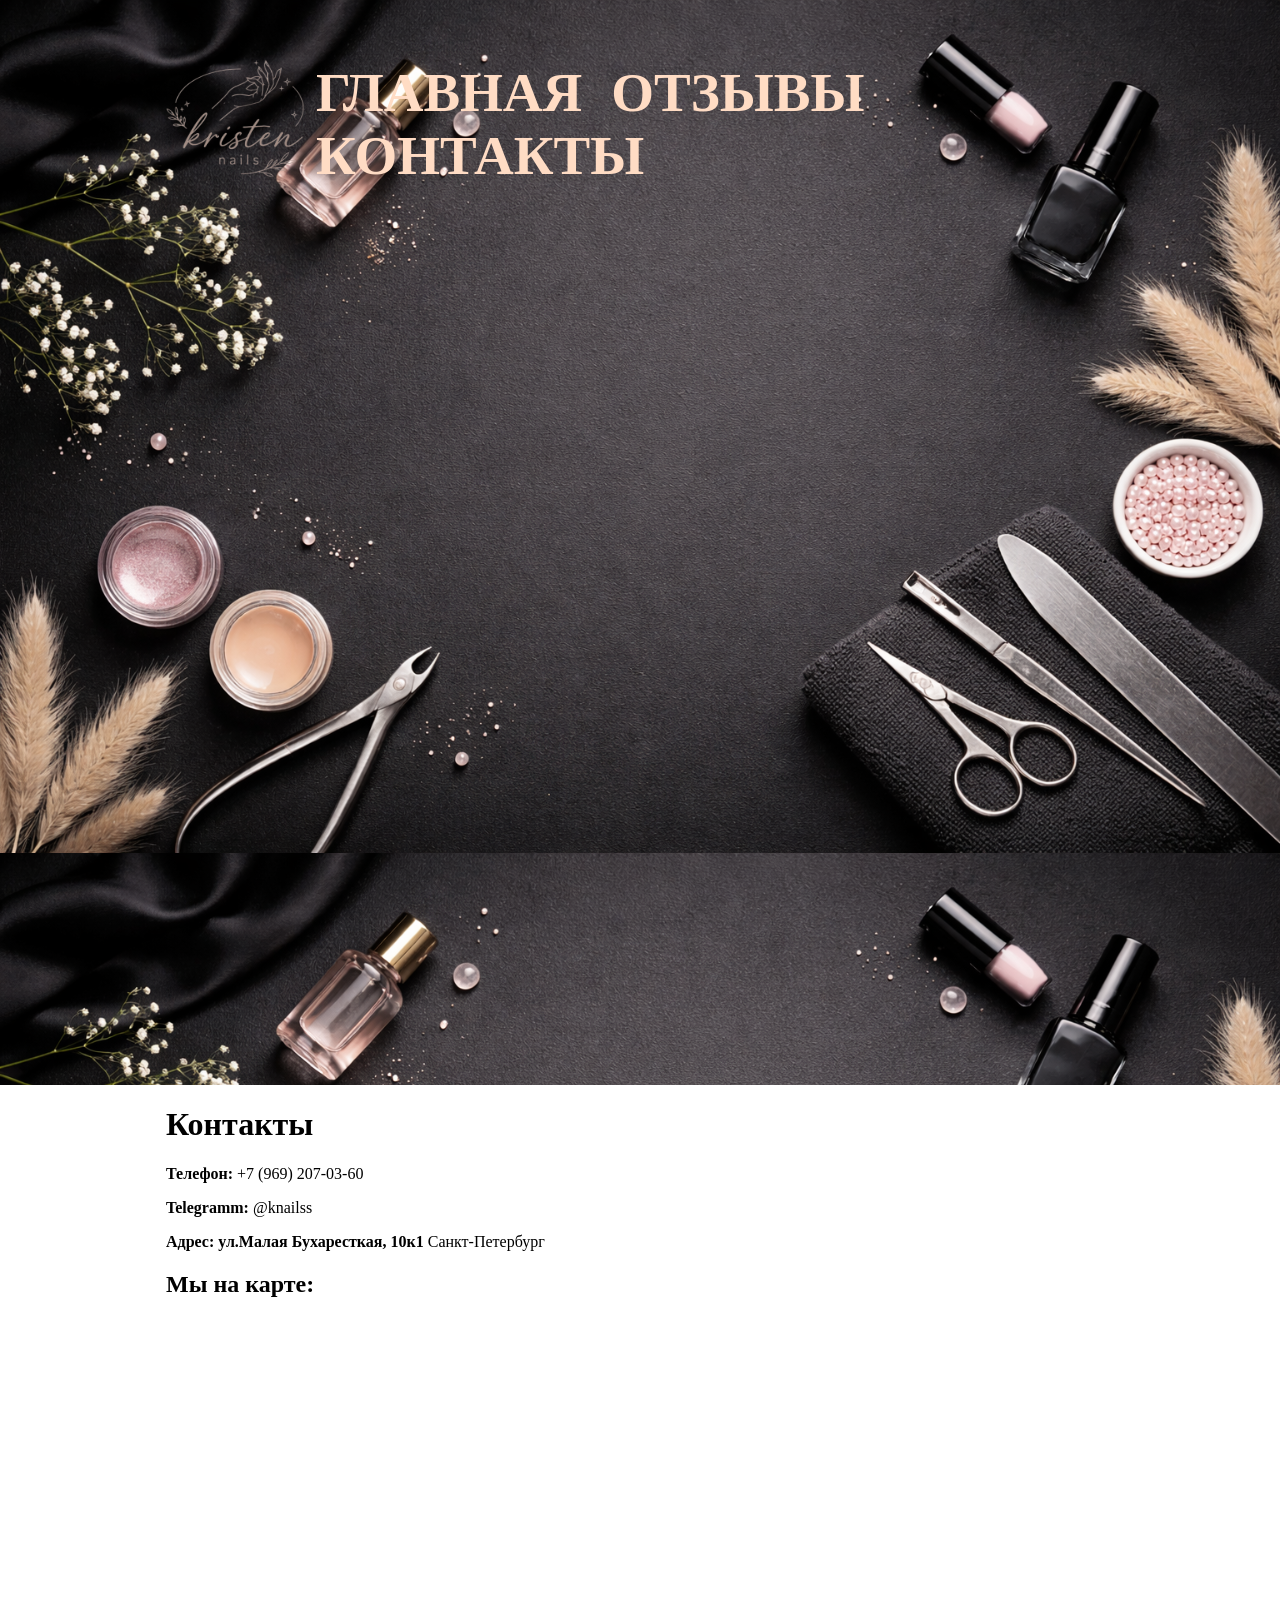
==== contacts.html @ a3893c4a "Add files via upload" ====
<!DOCTYPE html>
<html lang="ru">
<head>
  <meta charset="UTF-8">
  <title>Контакты</title>
  <link rel="stylesheet" href="style.css">
</head>
<body>

<div class="header">
  <div class="container">
    <div class="header-line">

      <div class="header-logo">
        <img src="logo2.png" width="150">
      </div>

      <div class="nav">
        <a class="nav-item" href="index.html">ГЛАВНАЯ</a>
        <a class="nav-item" href="reviews.html">ОТЗЫВЫ</a>
        <a class="nav-item" href="contacts.html">КОНТАКТЫ</a>
      </div>

    </div>
  </div>
</div>

<div class="contacts">
  <div class="container">
    <h1>Контакты</h1>

    <p><strong>Телефон:</strong> +7 (969) 207-03-60</p>
    <p><strong>Telegramm:</strong> @knailss</p>
    <p><strong>Адрес: ул.Малая Бухаресткая, 10к1</strong> Санкт-Петербург</p>

    <h2>Мы на карте:</h2>

    <iframe 
      src="https://yandex.ru/maps/org/tatu_salon/143845854017?si=gfck5w46y6rhjmjpjxgn93wadm" 
      width="100%" 
      height="400" 
      frameborder="0"
      title="Карта с местоположением">
    </iframe>

  </div>
</div>

</body>
</html>
---- style.css ----
.open-sans {
  font-family: "Open Sans", sans-serif;
  
  font-weight: 700;
  font-style: normal;
  font-variation-settings:
    "wdth" 100;
}
body {
    margin: 0
}
.container {
    margin: 8px 166px
}
.header {
    background:url(bg.png)
    
}
.header {
    height: 115vh
        
}
.header {
    background-size: contain;
    
    display: block
}
.header{
    padding-top: 50px
        
}
.header-line{
    display: flex
}
.header-line{
    align-items: center;
}
.nav-item:hover {
    color: rgb(255, 255, 255);
}
.nav-item{
    color:rgb(255, 220, 196);
    justify-content: space-around;
    transition: color 0.4s linear;
}
.nav-item{
    text-decoration: none;
    font-weight: 700;
    font-size: 55px;
    margin-right: 25px
}
.nav-item{
    color:rgb(255, 220, 196);
    text-decoration: none;
}
.nav-item{
    text-decoration: none;
    font-weight: 700;
   
    margin-right: 25px
}
.avv{
    border-left: 5px solid rgb(255, 220, 196);
    padding-left: 10px;
    height: 100px;
        text-decoration: none;
}
.avv-vva{
    display: flex;
    align-items: center;
    text-decoration: none;
}
.header-title{
    color: rgb(255, 220, 196);
        font-size: 50px;
    text-align: center;
    position: absolute;  
    margin-top: 555px;
    text-decoration: none;
    transition: color 0.4s linear;
}
.header-down{
    position: relative;
}
.header-title:hover{
    color: rgb(255, 255, 255);
}
.pr-title{
    color: #000000;
        font-size: 85px;
    text-align: center;
    padding-top: 132px;
    margin-bottom: 139px
}

.nails-text{
    font-family: "Open Sans", sans-serif;
    font-size: 60px;
    font-weight: 700;
    display: flex;
    justify-content: space-around;
    align-items: center;
margin-left: 1000px
    
    
}

.prr-img{
    position: absolute;
}
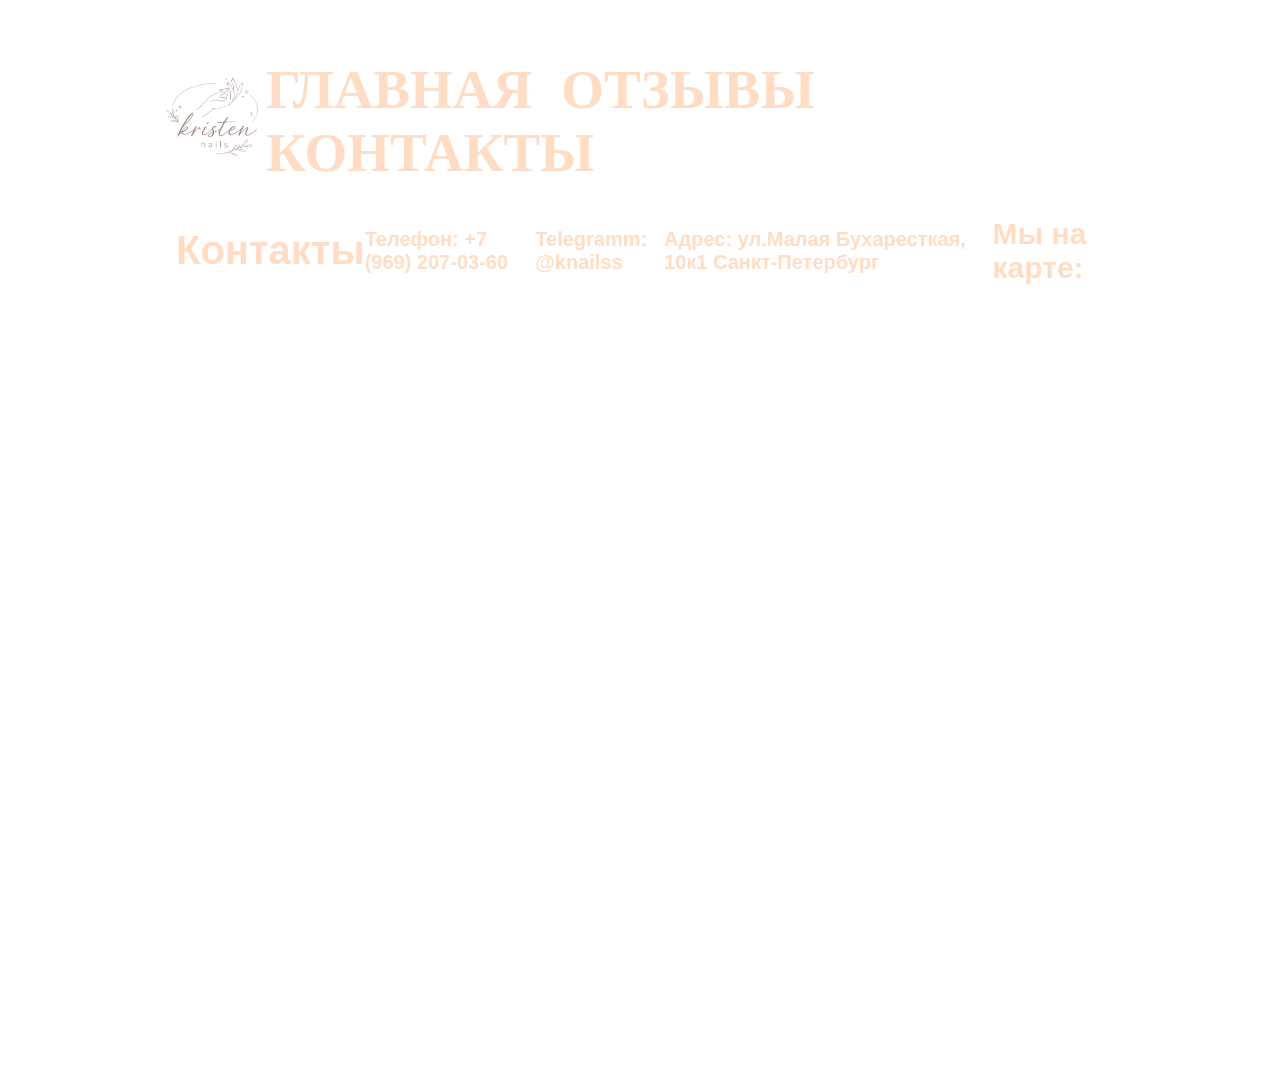
==== commit aca96d12: "Update contacts.html" ====
--- a/contacts.html
+++ b/contacts.html
@@ -12,21 +12,25 @@
     <div class="header-line">
 
       <div class="header-logo">
-        <img src="logo2.png" width="150">
+        <img src="logo2.png" width="100">
       </div>
+      <div class='header-logo'>
+                   
+            </div>
+      
 
       <div class="nav">
         <a class="nav-item" href="index.html">ГЛАВНАЯ</a>
         <a class="nav-item" href="reviews.html">ОТЗЫВЫ</a>
         <a class="nav-item" href="contacts.html">КОНТАКТЫ</a>
       </div>
+      
 
     </div>
   </div>
-</div>
-
-<div class="contacts">
-  <div class="container">
+  <div class="header-down">
+    <div class="container">
+      <div class="header-down-text">
     <h1>Контакты</h1>
 
     <p><strong>Телефон:</strong> +7 (969) 207-03-60</p>
@@ -34,17 +38,18 @@
     <p><strong>Адрес: ул.Малая Бухаресткая, 10к1</strong> Санкт-Петербург</p>
 
     <h2>Мы на карте:</h2>
+      </div>
 
-    <iframe 
-      src="https://yandex.ru/maps/org/tatu_salon/143845854017?si=gfck5w46y6rhjmjpjxgn93wadm" 
-      width="100%" 
-      height="400" 
-      frameborder="0"
-      title="Карта с местоположением">
-    </iframe>
+    <iframe
+  src="https://yandex.ru/map-widget/v1/?ll=30.4016%2C59.8616&z=17&text=Малая%20Бухарестская%2010к1"
+  width="100%"
+  height="400"
+  frameborder="0"
+  title="Карта с местоположением">
+</iframe>
 
   </div>
+  </div>
 </div>
-
 </body>
-</html>+</html>
--- a/style.css
+++ b/style.css
@@ -1,4 +1,3 @@
-
 .open-sans {
   font-family: "Open Sans", sans-serif;
   
@@ -14,7 +13,7 @@
     margin: 8px 166px
 }
 .header {
-    background:url(bg.png)
+    background:url(bd1.png)
     
 }
 .header {
@@ -108,4 +107,39 @@
 
 .prr-img{
     position: absolute;
-}+}
+.prof-text{
+    font-family: "Open Sans", sans-serif;
+    font-size: 40px;
+    font-weight: 700;
+    display: flex;
+    justify-content: space-around;
+    align-items: center;
+margin-left: 100px;
+    color: rgb(255, 220, 196)
+    
+    
+}
+.header-down-text{
+    font-family: "Open Sans", sans-serif;
+    font-size: 20px;
+    font-weight: 700;
+    display: flex;
+    justify-content: space-around;
+    align-items: center;
+margin-left: 10px;
+    color: rgb(255, 220, 196)
+}
+.na{
+    font-family: "Open Sans", sans-serif;
+    font-size: 20px;
+    font-weight: 700;
+    display: flex;
+    justify-content: space-around;
+    align-items: center;
+margin-left: 10px;
+    color: rgb(255, 220, 196)
+}
+.header-l:hover{
+    color: rgb(255, 255, 255)
+}
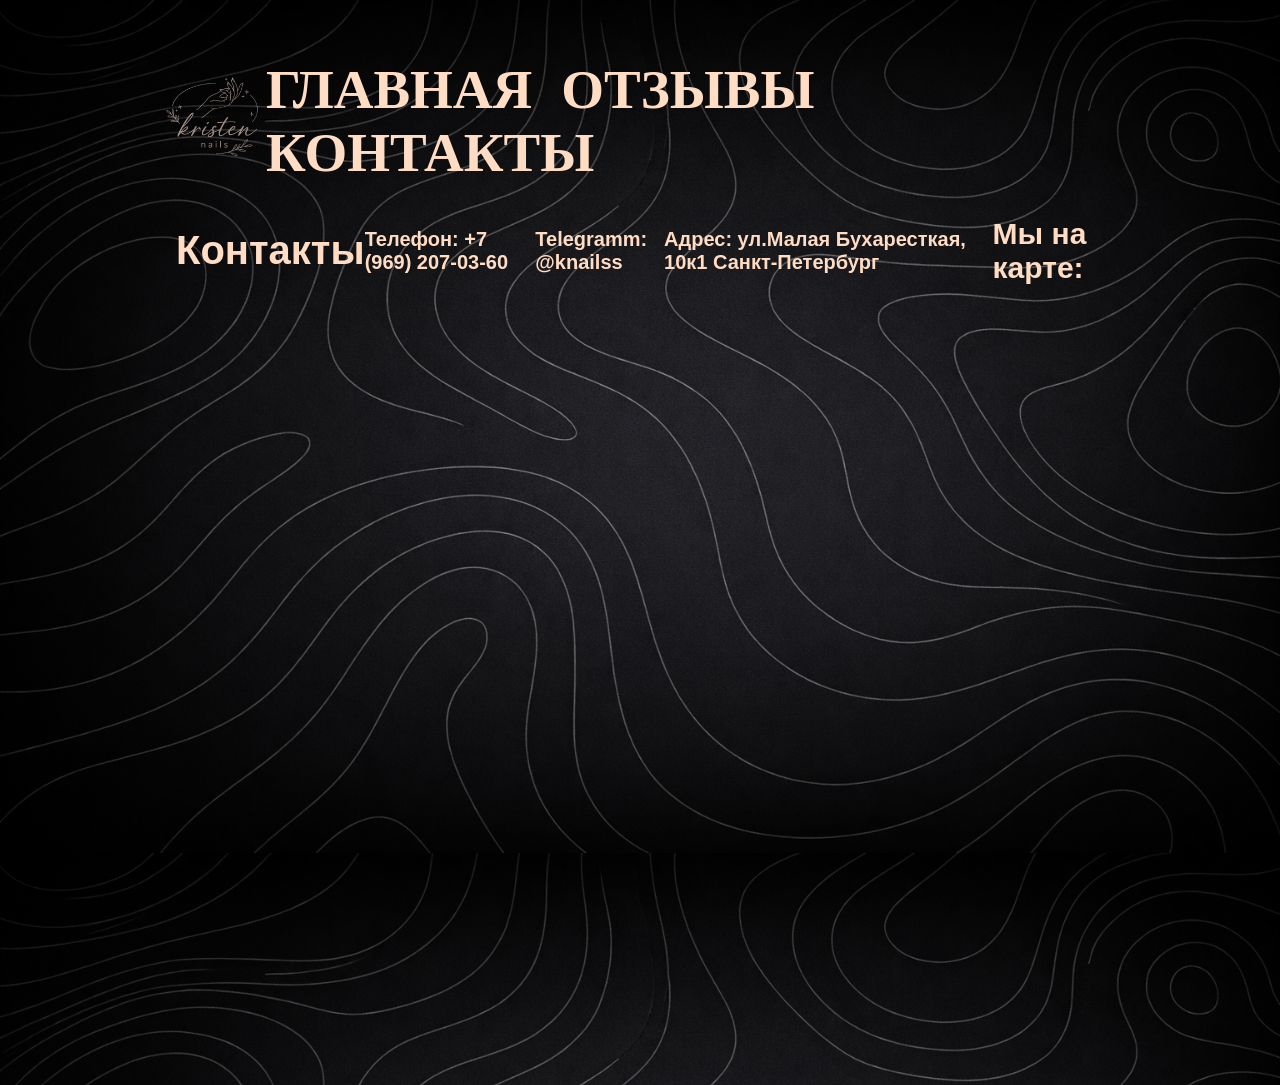
==== commit 438ee570: "Add files via upload" ====
--- a/contacts.html
+++ b/contacts.html
@@ -52,4 +52,4 @@
   </div>
 </div>
 </body>
-</html>
+</html>
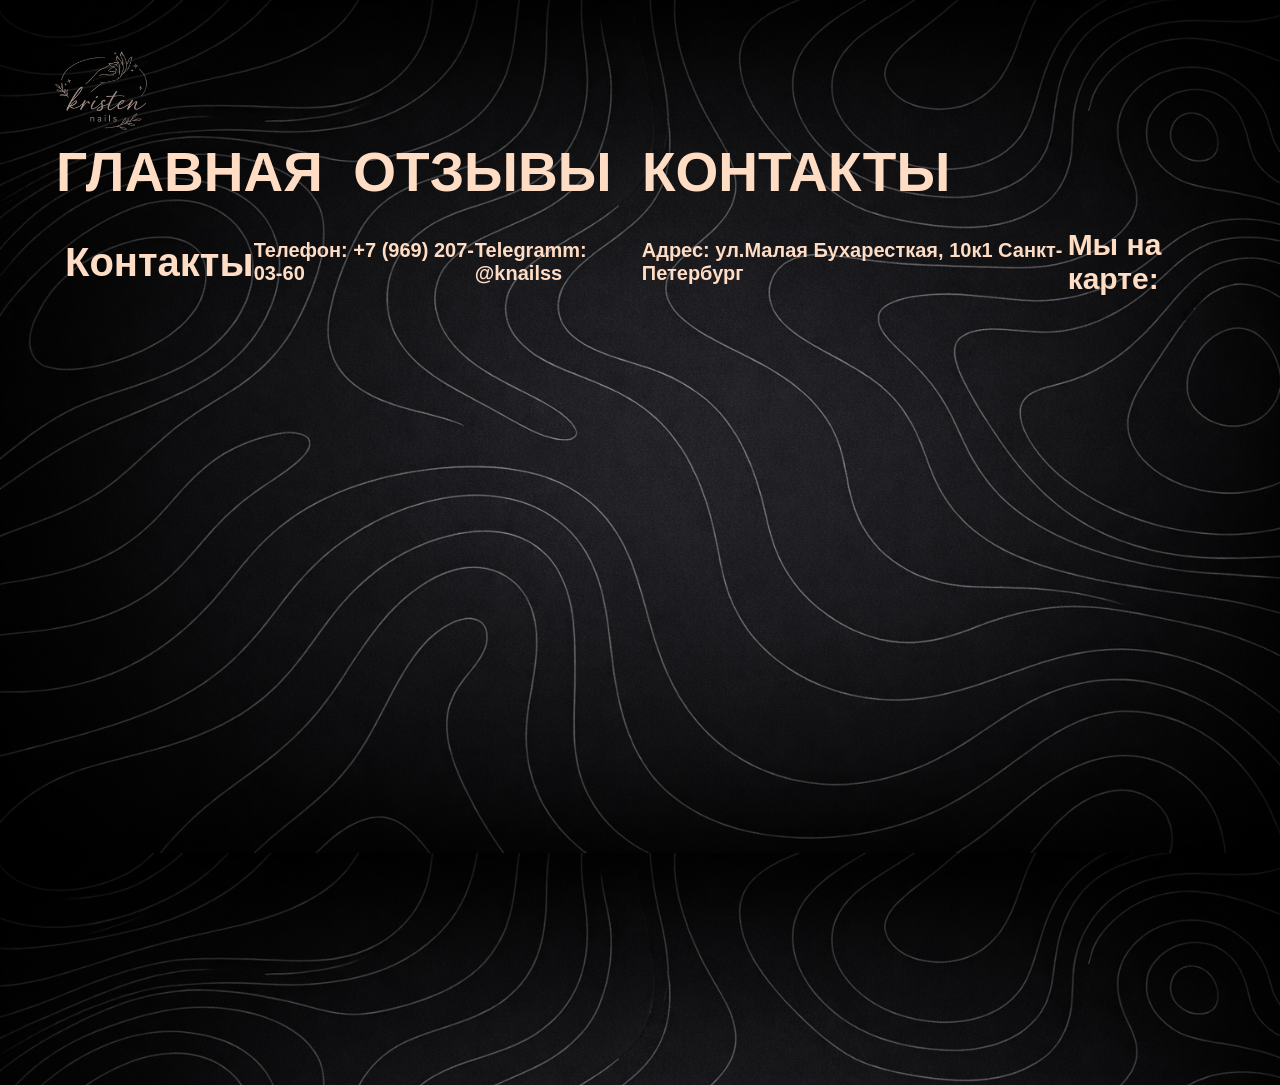
==== commit d9680713: "Update contacts.html" ====
--- a/contacts.html
+++ b/contacts.html
@@ -9,7 +9,7 @@
 
 <div class="header">
   <div class="container">
-    <div class="header-line">
+    <div class="header-lin">
 
       <div class="header-logo">
         <img src="logo2.png" width="100">
@@ -52,4 +52,4 @@
   </div>
 </div>
 </body>
-</html>+</html>
--- a/style.css
+++ b/style.css
@@ -1,3 +1,8 @@
+html, body {
+  margin: 0;
+  padding: 0;
+  overflow-x: hidden;
+}
 .open-sans {
   font-family: "Open Sans", sans-serif;
   
@@ -6,14 +11,27 @@
   font-variation-settings:
     "wdth" 100;
 }
+.header-line{
+    margin-left: -500px
+}
+.nav-item{
+    margin-left: 1px;
+    margin-right: 500px;
+}
 body {
     margin: 0
 }
 .container {
-    margin: 8px 166px
+  max-width: 1200px;
+  margin: 0 auto;
+  padding: 0 15px;
+  box-sizing: border-box;
 }
 .header {
-    background:url(bd1.png)
+    background:url(bd1.png);
+}
+.avv{
+    margin-left: 700px;
     
 }
 .header {
@@ -26,10 +44,12 @@
     display: block
 }
 .header{
+    font-family: "Open Sans", sans-serif;
     padding-top: 50px
         
 }
 .header-line{
+    font-family: "Open Sans", sans-serif;
     display: flex
 }
 .header-line{
@@ -39,38 +59,45 @@
     color: rgb(255, 255, 255);
 }
 .nav-item{
+    font-family: "Open Sans", sans-serif;
     color:rgb(255, 220, 196);
     justify-content: space-around;
     transition: color 0.4s linear;
 }
 .nav-item{
+    font-family: "Open Sans", sans-serif;
     text-decoration: none;
     font-weight: 700;
     font-size: 55px;
     margin-right: 25px
 }
 .nav-item{
+    font-family: "Open Sans", sans-serif;
     color:rgb(255, 220, 196);
     text-decoration: none;
 }
 .nav-item{
+    font-family: "Open Sans", sans-serif;
     text-decoration: none;
     font-weight: 700;
    
     margin-right: 25px
 }
 .avv{
+    font-family: "Open Sans", sans-serif;
     border-left: 5px solid rgb(255, 220, 196);
     padding-left: 10px;
-    height: 100px;
+    height: 250px;
         text-decoration: none;
 }
 .avv-vva{
+    font-family: "Open Sans", sans-serif;
     display: flex;
     align-items: center;
     text-decoration: none;
 }
 .header-title{
+    font-family: "Open Sans", sans-serif;
     color: rgb(255, 220, 196);
         font-size: 50px;
     text-align: center;
@@ -80,6 +107,7 @@
     transition: color 0.4s linear;
 }
 .header-down{
+    font-family: "Open Sans", sans-serif;
     position: relative;
 }
 .header-title:hover{
@@ -104,7 +132,10 @@
     
     
 }
-
+.fo{
+    margin-top: -250px;
+    margin-left: 270px
+}
 .prr-img{
     position: absolute;
 }
@@ -143,3 +174,67 @@
 .header-l:hover{
     color: rgb(255, 255, 255)
 }
+@media (max-width: 1100px){
+    .prr-img {
+        display: none;
+        margin-left: 1px;
+    }
+    .nails-text {
+        margin-left: 1px;
+    }
+    .kn{
+        margin-top: 500px;
+        margin-left: -350px;
+    }
+    .avv{
+        margin-top: 1000px;
+        margin-left: -755px;
+    }
+    .header-line{
+        margin-top: -450px;
+        margin-left: 25px;
+    }
+}
+@media (max-width: 768px) {
+
+  .burger {
+    display: block;
+  }
+
+  .nav {
+    position: fixed;
+    top: 0;
+    right: 0;
+    width: 70%;
+    height: 100%;
+    background: rgba(10,10,10,0.95);
+    backdrop-filter: blur(15px);
+
+    flex-direction: column;
+    padding-top: 100px;
+
+    transform: translateX(100%);
+    opacity: 0;
+  }
+
+  .nav.active {
+    transform: translateX(0);
+    opacity: 1;
+  }
+
+  .nav-item {
+    padding: 20px;
+    font-size: 18px;
+    display: block;
+  }
+
+  body.menu-open {
+    overflow: hidden;
+  }
+
+}
+body {
+  background-size: cover;
+  background-position: center;
+  background-repeat: no-repeat;
+}
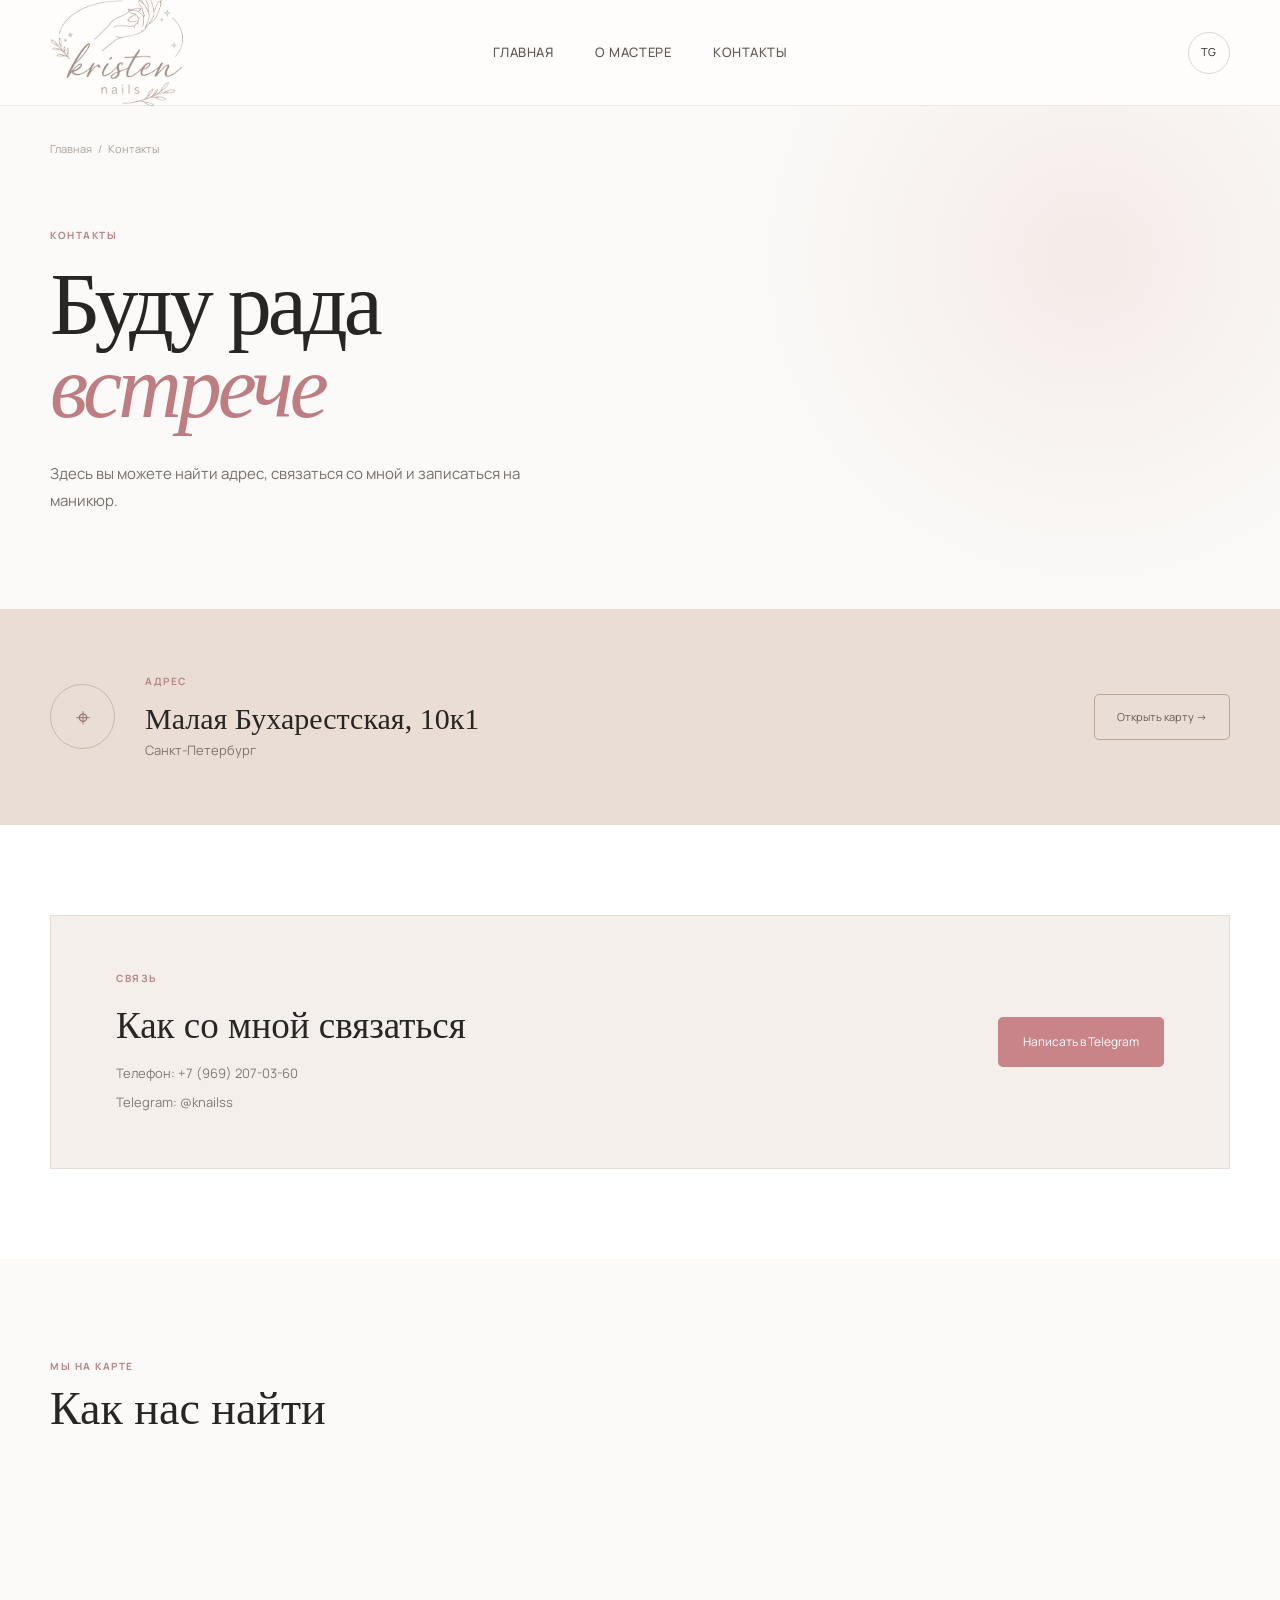
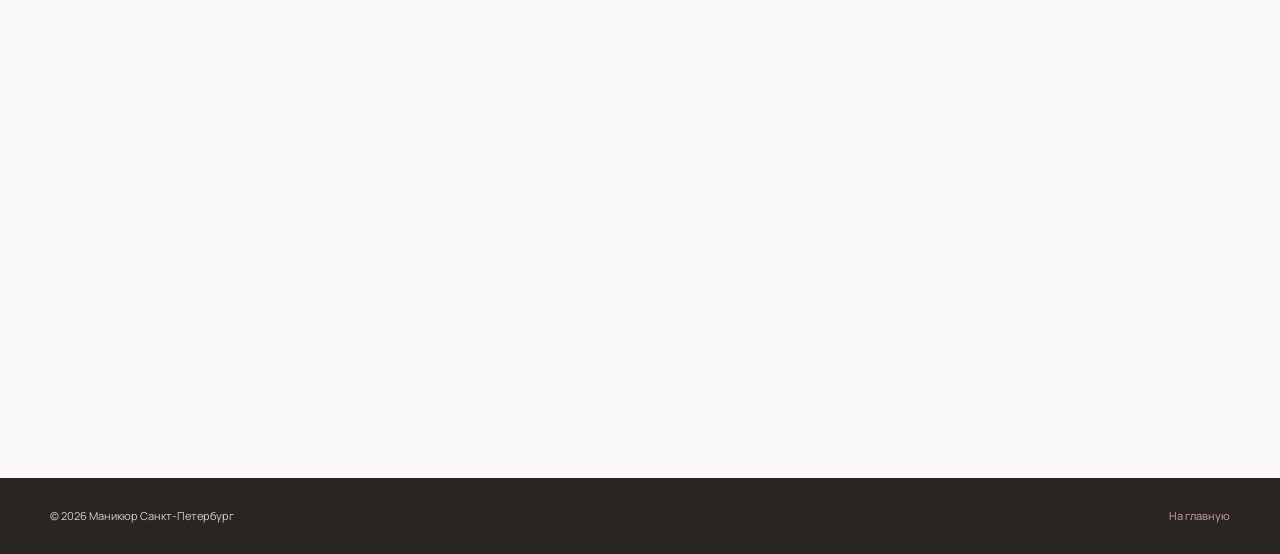
==== commit 70932256: "Update contacts.html" ====
--- a/contacts.html
+++ b/contacts.html
@@ -1,55 +1,275 @@
 <!DOCTYPE html>
 <html lang="ru">
+
 <head>
-  <meta charset="UTF-8">
-  <title>Контакты</title>
-  <link rel="stylesheet" href="style.css">
+
+    <meta charset="UTF-8">
+    <meta name="viewport" content="width=device-width, initial-scale=1.0">
+
+    <title>Контакты — Маникюр Санкт-Петербург</title>
+
+    <link rel="stylesheet" href="style.css">
+
+    <link rel="preconnect" href="https://fonts.googleapis.com">
+    <link rel="preconnect" href="https://fonts.gstatic.com" crossorigin>
+
+    <link href="https://fonts.googleapis.com/css2?family=Manrope:wght@300;400;500;600;700&display=swap"
+        rel="stylesheet">
+
 </head>
+
 <body>
 
-<div class="header">
-  <div class="container">
-    <div class="header-lin">
-
-      <div class="header-logo">
-        <img src="logo2.png" width="100">
-      </div>
-      <div class='header-logo'>
-                   
-            </div>
-      
-
-      <div class="nav">
-        <a class="nav-item" href="index.html">ГЛАВНАЯ</a>
-        <a class="nav-item" href="reviews.html">ОТЗЫВЫ</a>
-        <a class="nav-item" href="contacts.html">КОНТАКТЫ</a>
-      </div>
-      
+
+<header class="header">
+
+    <div class="container">
+
+        <div class="header-main">
+
+            <a href="index.html" class="logo">
+                <img src="logo2.png" alt="Логотип">
+            </a>
+
+
+            <nav class="nav">
+
+                <a href="index.html">
+                    Главная
+                </a>
+
+                <a href="prof.html">
+                    О мастере
+                </a>
+
+                <a href="contacts.html">
+                    Контакты
+                </a>
+
+            </nav>
+
+
+            <div class="socials">
+
+                <a href="https://t.me/knailss" target="_blank">
+                    TG
+                </a>
+
+            </div>
+
+
+            <button class="burger" id="burger">
+                <span></span>
+                <span></span>
+            </button>
+
+        </div>
+
+
+        <nav class="mobile-nav" id="mobileNav">
+
+            <a href="index.html">
+                Главная
+            </a>
+
+            <a href="prof.html">
+                О мастере
+            </a>
+
+            <a href="contacts.html">
+                Контакты
+            </a>
+
+            <a href="https://t.me/knailss" target="_blank">
+                Записаться
+            </a>
+
+        </nav>
 
     </div>
-  </div>
-  <div class="header-down">
+
+</header>
+
+
+<main>
+
+
+    <section class="intro">
+
+        <div class="container">
+
+            <div class="breadcrumbs">
+                Главная&nbsp;&nbsp; / &nbsp;&nbsp;Контакты
+            </div>
+
+
+            <div class="intro-copy">
+
+                <span class="eyebrow">
+                    КОНТАКТЫ
+                </span>
+
+                <h1>
+                    Буду рада<br>
+                    <em>встрече</em>
+                </h1>
+
+                <p>
+                    Здесь вы можете найти адрес,
+                    связаться со мной и записаться
+                    на маникюр.
+                </p>
+
+            </div>
+
+        </div>
+
+    </section>
+
+
+    <section class="address-banner">
+
+        <div class="container">
+
+            <div class="address-inner">
+
+                <div class="address-symbol">
+                    ⌖
+                </div>
+
+                <div>
+
+                    <span class="section-label">
+                        АДРЕС
+                    </span>
+
+                    <h2>
+                        Малая Бухарестская, 10к1
+                    </h2>
+
+                    <p>
+                        Санкт-Петербург
+                    </p>
+
+                </div>
+
+                <a
+                    href="https://yandex.ru/maps/?ll=30.4016%2C59.8616&z=17&text=Малая%20Бухарестская%2010к1"
+                    target="_blank"
+                >
+                    Открыть карту →
+                </a>
+
+            </div>
+
+        </div>
+
+    </section>
+
+
+    <section class="consultation">
+
+        <div class="container">
+
+            <div class="consultation-inner">
+
+                <div>
+
+                    <span class="section-label">
+                        СВЯЗЬ
+                    </span>
+
+                    <h2>
+                        Как со мной связаться
+                    </h2>
+
+                    <p>
+                        Телефон:
+                        +7 (969) 207-03-60
+                    </p>
+
+                    <p>
+                        Telegram:
+                        @knailss
+                    </p>
+
+                </div>
+
+
+                <a
+                    href="https://t.me/knailss"
+                    target="_blank"
+                >
+                    Написать в Telegram
+                </a>
+
+            </div>
+
+        </div>
+
+    </section>
+
+
+    <section class="master">
+
+        <div class="container">
+
+            <span class="section-label">
+                МЫ НА КАРТЕ
+            </span>
+
+
+            <h2 style="font-family: Georgia, serif; font-size: 46px; font-weight: 400; margin-bottom: 35px;">
+                Как нас найти
+            </h2>
+
+
+            <iframe
+                src="https://yandex.ru/map-widget/v1/?ll=30.4016%2C59.8616&z=17&text=Малая%20Бухарестская%2010к1"
+                width="100%"
+                height="500"
+                frameborder="0"
+                title="Местоположение на карте"
+                style="border:0; border-radius:12px;"
+            >
+            </iframe>
+
+        </div>
+
+    </section>
+
+
+</main>
+
+
+<footer class="footer">
+
     <div class="container">
-      <div class="header-down-text">
-    <h1>Контакты</h1>
-
-    <p><strong>Телефон:</strong> +7 (969) 207-03-60</p>
-    <p><strong>Telegramm:</strong> @knailss</p>
-    <p><strong>Адрес: ул.Малая Бухаресткая, 10к1</strong> Санкт-Петербург</p>
-
-    <h2>Мы на карте:</h2>
-      </div>
-
-    <iframe
-  src="https://yandex.ru/map-widget/v1/?ll=30.4016%2C59.8616&z=17&text=Малая%20Бухарестская%2010к1"
-  width="100%"
-  height="400"
-  frameborder="0"
-  title="Карта с местоположением">
-</iframe>
-
-  </div>
-  </div>
-</div>
+
+        <span>
+            © 2026 Маникюр Санкт-Петербург
+        </span>
+
+        <a href="index.html">
+            На главную
+        </a>
+
+    </div>
+
+</footer>
+
+
+<script>
+
+const burger = document.getElementById("burger");
+const mobileNav = document.getElementById("mobileNav");
+
+burger.addEventListener("click", function () {
+    mobileNav.classList.toggle("open");
+});
+
+</script>
+
+
 </body>
 </html>
--- a/style.css
+++ b/style.css
@@ -1,240 +1,1420 @@
-html, body {
-  margin: 0;
-  padding: 0;
-  overflow-x: hidden;
-}
-.open-sans {
-  font-family: "Open Sans", sans-serif;
-  
-  font-weight: 700;
-  font-style: normal;
-  font-variation-settings:
-    "wdth" 100;
-}
-.header-line{
-    margin-left: -500px
-}
-.nav-item{
-    margin-left: 1px;
-    margin-right: 500px;
-}
+/* =====================================================
+   ОСНОВНЫЕ НАСТРОЙКИ
+===================================================== */
+
+* {
+    margin: 0;
+    padding: 0;
+    box-sizing: border-box;
+}
+
+html {
+    scroll-behavior: smooth;
+}
+
 body {
-    margin: 0
-}
+    font-family: "Manrope", sans-serif;
+    background: #fbfaf8;
+    color: #282522;
+    line-height: 1.5;
+}
+
+body,
+button,
+input {
+    font-family: "Manrope", sans-serif;
+}
+
+a {
+    color: inherit;
+    text-decoration: none;
+}
+
+button {
+    border: none;
+    cursor: pointer;
+}
+
+img {
+    max-width: 100%;
+    display: block;
+}
+
 .container {
-  max-width: 1200px;
-  margin: 0 auto;
-  padding: 0 15px;
-  box-sizing: border-box;
-}
+    width: min(1180px, calc(100% - 50px));
+    margin: 0 auto;
+}
+
+
+/* =====================================================
+   HEADER
+===================================================== */
+
 .header {
-    background:url(bd1.png);
-}
-.avv{
-    margin-left: 700px;
-    
-}
-.header {
-    height: 115vh
-        
-}
-.header {
-    background-size: contain;
-    
-    display: block
-}
-.header{
-    font-family: "Open Sans", sans-serif;
-    padding-top: 50px
-        
-}
-.header-line{
-    font-family: "Open Sans", sans-serif;
-    display: flex
-}
-.header-line{
-    align-items: center;
-}
-.nav-item:hover {
-    color: rgb(255, 255, 255);
-}
-.nav-item{
-    font-family: "Open Sans", sans-serif;
-    color:rgb(255, 220, 196);
-    justify-content: space-around;
-    transition: color 0.4s linear;
-}
-.nav-item{
-    font-family: "Open Sans", sans-serif;
-    text-decoration: none;
+    background: #fffdfb;
+    position: relative;
+    z-index: 100;
+    border-bottom: 1px solid #eee9e4;
+}
+
+.header-main {
+    height: 105px;
+    display: flex;
+    align-items: center;
+    justify-content: space-between;
+    gap: 40px;
+}
+
+
+/* ЛОГО */
+
+.logo {
+    display: flex;
+    align-items: center;
+    width: 170px;
+    flex-shrink: 0;
+}
+
+.logo img {
+    width: 145px;
+    height: auto;
+    object-fit: contain;
+}
+
+
+/* НАВИГАЦИЯ */
+
+.nav {
+    display: flex;
+    align-items: center;
+    justify-content: center;
+    gap: 42px;
+    flex: 1;
+}
+
+.nav a {
+    position: relative;
+    font-size: 13px;
+    font-weight: 500;
+    letter-spacing: 0.04em;
+    text-transform: uppercase;
+    color: #5f5954;
+    transition: color 0.25s ease;
+}
+
+.nav a::after {
+    content: "";
+    position: absolute;
+    left: 0;
+    bottom: -8px;
+    width: 0;
+    height: 1px;
+    background: #c99091;
+    transition: width 0.25s ease;
+}
+
+.nav a:hover {
+    color: #c4777c;
+}
+
+.nav a:hover::after {
+    width: 100%;
+}
+
+
+/* СОЦСЕТИ */
+
+.socials {
+    width: 170px;
+    display: flex;
+    justify-content: flex-end;
+}
+
+.socials a {
+    width: 42px;
+    height: 42px;
+    border: 1px solid #ded6d0;
+    border-radius: 50%;
+    display: flex;
+    justify-content: center;
+    align-items: center;
+    font-size: 11px;
+    letter-spacing: 0.05em;
+    transition: all 0.25s ease;
+}
+
+.socials a:hover {
+    background: #c98c8e;
+    color: white;
+    border-color: #c98c8e;
+}
+
+
+/* =====================================================
+   BURGER
+===================================================== */
+
+.burger {
+    display: none;
+    width: 44px;
+    height: 44px;
+    background: transparent;
+    border: 1px solid #ded6d0;
+    border-radius: 50%;
+    padding: 11px;
+}
+
+.burger span {
+    display: block;
+    width: 100%;
+    height: 1px;
+    background: #393431;
+    margin: 5px 0;
+}
+
+
+/* =====================================================
+   MOBILE NAV
+===================================================== */
+
+.mobile-nav {
+    display: none;
+}
+
+
+/* =====================================================
+   TOOLS
+===================================================== */
+
+.tools {
+    display: flex;
+    align-items: center;
+    gap: 14px;
+    padding-bottom: 18px;
+}
+
+
+/* КНОПКА КАТАЛОГА */
+
+.catalog-button {
+    height: 48px;
+    padding: 0 25px;
+    background: #c98489;
+    color: #fff;
+    border-radius: 7px;
+    font-size: 13px;
+    font-weight: 600;
+    letter-spacing: 0.02em;
+    transition: all 0.25s ease;
+}
+
+.catalog-button:hover {
+    background: #b87378;
+    transform: translateY(-1px);
+}
+
+.catalog-lines {
+    margin-right: 8px;
+    font-size: 14px;
+}
+
+
+/* ПОИСК */
+
+.search-box {
+    height: 48px;
+    max-width: 500px;
+    flex: 1;
+    background: #f5f1ed;
+    border: 1px solid transparent;
+    border-radius: 7px;
+    display: flex;
+    align-items: center;
+    padding: 0 15px;
+    color: #a39b95;
+    transition: all 0.25s ease;
+}
+
+.search-box:focus-within {
+    background: #fff;
+    border-color: #dcc5c2;
+}
+
+.search-box > span {
+    font-size: 25px;
+    line-height: 0;
+    margin-right: 10px;
+}
+
+.search-box input {
+    width: 100%;
+    border: 0;
+    outline: 0;
+    background: transparent;
+    font-size: 13px;
+    color: #383330;
+}
+
+.search-box input::placeholder {
+    color: #aaa19b;
+}
+
+#clearSearch {
+    display: none;
+    background: transparent;
+    color: #a69d97;
+    font-size: 22px;
+}
+
+#clearSearch.show {
+    display: block;
+}
+
+
+/* =====================================================
+   КАТАЛОГ
+===================================================== */
+
+.catalog {
+    position: absolute;
+    left: 50%;
+    top: 175px;
+    transform: translateX(-50%) translateY(-10px);
+    width: min(1050px, calc(100% - 50px));
+    min-height: 450px;
+    background: #fff;
+    border: 1px solid #ebe4df;
+    border-radius: 12px;
+    box-shadow: 0 25px 70px rgba(55, 43, 38, 0.15);
+    display: grid;
+    grid-template-columns: 240px 1fr;
+    overflow: hidden;
+    opacity: 0;
+    visibility: hidden;
+    pointer-events: none;
+    transition: all 0.25s ease;
+}
+
+.catalog.open {
+    opacity: 1;
+    visibility: visible;
+    pointer-events: auto;
+    transform: translateX(-50%) translateY(0);
+}
+
+
+/* Левая часть */
+
+.catalog-side {
+    background: #f6f0ec;
+    padding: 30px 20px;
+}
+
+.catalog-side-title {
+    color: #9d918a;
+    font-size: 10px;
+    font-weight: 600;
+    text-transform: uppercase;
+    letter-spacing: 0.12em;
+    margin-bottom: 22px;
+}
+
+.category {
+    display: block;
+    width: 100%;
+    text-align: left;
+    background: transparent;
+    padding: 13px 15px;
+    margin-bottom: 4px;
+    border-radius: 6px;
+    color: #645d58;
+    font-size: 13px;
+    transition: all 0.2s ease;
+}
+
+.category:hover {
+    background: rgba(255,255,255,0.7);
+}
+
+.category.active {
+    background: #fff;
+    color: #bd7479;
+}
+
+
+/* Правая часть */
+
+.catalog-content {
+    padding: 30px 35px;
+}
+
+.catalog-top {
+    display: flex;
+    justify-content: space-between;
+    align-items: flex-start;
+    padding-bottom: 22px;
+    border-bottom: 1px solid #eee8e4;
+}
+
+.catalog-top span {
+    color: #b9aaa2;
+    font-size: 10px;
+    font-weight: 600;
+    letter-spacing: 0.12em;
+}
+
+.catalog-top h2 {
+    margin-top: 5px;
+    font-family: Georgia, serif;
+    font-size: 31px;
+    font-weight: 400;
+}
+
+#catalogClose {
+    width: 35px;
+    height: 35px;
+    border-radius: 50%;
+    background: #f5f0ec;
+    color: #77706b;
+    font-size: 21px;
+    transition: all 0.2s ease;
+}
+
+#catalogClose:hover {
+    background: #c98489;
+    color: white;
+}
+
+
+/* Услуги */
+
+.services {
+    display: grid;
+    grid-template-columns: repeat(2, 1fr);
+    gap: 35px;
+    padding-top: 25px;
+}
+
+.service-group h3 {
+    font-family: Georgia, serif;
+    font-size: 19px;
+    font-weight: 400;
+    color: #bf777d;
+    margin-bottom: 10px;
+}
+
+.service {
+    width: 100%;
+    display: flex;
+    justify-content: space-between;
+    align-items: center;
+    gap: 15px;
+    padding: 10px 0;
+    background: transparent;
+    border-bottom: 1px solid #f0ebe7;
+    text-align: left;
+    color: #625c57;
+    font-size: 12px;
+    transition: color 0.2s ease;
+}
+
+.service:hover {
+    color: #bd7479;
+}
+
+.service b {
+    white-space: nowrap;
+    color: #33302e;
+    font-size: 12px;
+    font-weight: 600;
+}
+
+.empty {
+    display: none;
+    padding-top: 35px;
+    color: #aaa19c;
+    font-size: 14px;
+}
+
+.empty.show {
+    display: block;
+}
+
+
+/* =====================================================
+   INTRO
+===================================================== */
+
+.intro {
+    padding: 35px 0 95px;
+    background:
+        radial-gradient(
+            circle at 85% 30%,
+            rgba(226, 190, 185, 0.25),
+            transparent 30%
+        ),
+        #fbfaf8;
+}
+
+.breadcrumbs {
+    color: #aaa19b;
+    font-size: 11px;
+    margin-bottom: 70px;
+}
+
+.intro-grid {
+    display: grid;
+    grid-template-columns: 1fr 360px;
+    gap: 100px;
+    align-items: center;
+}
+
+.eyebrow,
+.section-label {
+    display: block;
+    color: #b68585;
+    font-size: 10px;
     font-weight: 700;
+    letter-spacing: 0.15em;
+    text-transform: uppercase;
+}
+
+.intro-copy h1 {
+    margin-top: 20px;
+    font-family: Georgia, "Times New Roman", serif;
+    font-size: clamp(55px, 7vw, 88px);
+    line-height: 0.95;
+    font-weight: 400;
+    letter-spacing: -0.045em;
+}
+
+.intro-copy h1 em {
+    color: #bd7d81;
+    font-style: italic;
+}
+
+.intro-copy p {
+    max-width: 480px;
+    margin-top: 30px;
+    color: #77706b;
+    font-size: 15px;
+    line-height: 1.8;
+}
+
+
+/* Кнопки */
+
+.intro-actions {
+    display: flex;
+    align-items: center;
+    gap: 30px;
+    margin-top: 35px;
+}
+
+.primary-button {
+    padding: 16px 25px;
+    background: #c98489;
+    color: #fff;
+    border-radius: 6px;
+    font-size: 12px;
+    font-weight: 600;
+    transition: all 0.25s ease;
+}
+
+.primary-button:hover {
+    background: #b77378;
+    transform: translateY(-2px);
+    box-shadow: 0 8px 20px rgba(185, 113, 120, 0.2);
+}
+
+.text-button {
+    color: #625b56;
+    font-size: 12px;
+    border-bottom: 1px solid #cfc5bf;
+    padding-bottom: 4px;
+    transition: color 0.2s ease;
+}
+
+.text-button:hover {
+    color: #bd7479;
+}
+
+
+/* Карточка */
+
+.intro-card {
+    min-height: 310px;
+    border: 1px solid #dfd5ce;
+    background: rgba(255,255,255,0.55);
+    border-radius: 50% 50% 12px 12px;
+    padding: 55px 40px;
+    display: flex;
+    flex-direction: column;
+    align-items: center;
+    justify-content: center;
+    text-align: center;
+}
+
+.round-mark {
+    width: 55px;
+    height: 55px;
+    border: 1px solid #d7b9b7;
+    border-radius: 50%;
+    display: flex;
+    justify-content: center;
+    align-items: center;
+    color: #bd7b80;
+    font-size: 25px;
+    margin-bottom: 25px;
+}
+
+.intro-card > span {
+    color: #aaa09a;
+    font-size: 10px;
+    letter-spacing: 0.15em;
+}
+
+.intro-card strong {
+    margin-top: 10px;
+    font-family: Georgia, serif;
+    font-size: 43px;
+    font-weight: 400;
+}
+
+.intro-card p {
+    margin-top: 8px;
+    color: #938a84;
+    font-size: 12px;
+}
+
+
+/* =====================================================
+   ADVANTAGES
+===================================================== */
+
+.advantages {
+    background: #fff;
+    padding: 80px 0;
+    border-top: 1px solid #eee8e4;
+    border-bottom: 1px solid #eee8e4;
+}
+
+.advantages-grid {
+    display: grid;
+    grid-template-columns: repeat(4, 1fr);
+}
+
+.advantages article {
+    position: relative;
+    padding: 10px 35px 10px 30px;
+    border-right: 1px solid #e9e2dd;
+}
+
+.advantages article:first-child {
+    padding-left: 0;
+}
+
+.advantages article:last-child {
+    border-right: 0;
+}
+
+.adv-number {
+    color: #c9bbb4;
+    font-size: 10px;
+}
+
+.adv-icon {
+    margin: 25px 0 15px;
+    color: #c6878a;
+    font-size: 27px;
+}
+
+.advantages h2 {
+    font-family: Georgia, serif;
+    font-weight: 400;
+    font-size: 21px;
+}
+
+.advantages p {
+    margin-top: 12px;
+    color: #8b827c;
+    font-size: 12px;
+    line-height: 1.8;
+}
+
+
+/* =====================================================
+   QUICK MENU
+===================================================== */
+
+.quick-menu {
+    background: #f4efeb;
+}
+
+.quick-menu .container {
+    display: grid;
+    grid-template-columns: repeat(4, 1fr);
+}
+
+.quick-menu a {
+    text-align: center;
+    padding: 20px;
+    border-right: 1px solid #e2dad4;
+    color: #6e6761;
+    font-size: 11px;
+    text-transform: uppercase;
+    letter-spacing: 0.08em;
+    transition: all 0.2s ease;
+}
+
+.quick-menu a:first-child {
+    border-left: 1px solid #e2dad4;
+}
+
+.quick-menu a:hover {
+    background: #fff;
+    color: #bc7479;
+}
+
+
+/* =====================================================
+   PRICES
+===================================================== */
+
+.prices {
+    padding: 100px 0;
+    background: #fbfaf8;
+}
+
+.heading-row {
+    display: flex;
+    justify-content: space-between;
+    align-items: end;
+    margin-bottom: 45px;
+}
+
+.heading-row h2 {
+    margin-top: 10px;
+    font-family: Georgia, serif;
     font-size: 55px;
-    margin-right: 25px
-}
-.nav-item{
-    font-family: "Open Sans", sans-serif;
-    color:rgb(255, 220, 196);
-    text-decoration: none;
-}
-.nav-item{
-    font-family: "Open Sans", sans-serif;
-    text-decoration: none;
-    font-weight: 700;
-   
-    margin-right: 25px
-}
-.avv{
-    font-family: "Open Sans", sans-serif;
-    border-left: 5px solid rgb(255, 220, 196);
-    padding-left: 10px;
-    height: 250px;
-        text-decoration: none;
-}
-.avv-vva{
-    font-family: "Open Sans", sans-serif;
-    display: flex;
-    align-items: center;
-    text-decoration: none;
-}
-.header-title{
-    font-family: "Open Sans", sans-serif;
-    color: rgb(255, 220, 196);
-        font-size: 50px;
-    text-align: center;
-    position: absolute;  
-    margin-top: 555px;
-    text-decoration: none;
-    transition: color 0.4s linear;
-}
-.header-down{
-    font-family: "Open Sans", sans-serif;
-    position: relative;
-}
-.header-title:hover{
-    color: rgb(255, 255, 255);
-}
-.pr-title{
-    color: #000000;
-        font-size: 85px;
-    text-align: center;
-    padding-top: 132px;
-    margin-bottom: 139px
-}
-
-.nails-text{
-    font-family: "Open Sans", sans-serif;
-    font-size: 60px;
-    font-weight: 700;
-    display: flex;
-    justify-content: space-around;
-    align-items: center;
-margin-left: 1000px
-    
-    
-}
-.fo{
-    margin-top: -250px;
-    margin-left: 270px
-}
-.prr-img{
-    position: absolute;
-}
-.prof-text{
-    font-family: "Open Sans", sans-serif;
-    font-size: 40px;
-    font-weight: 700;
-    display: flex;
-    justify-content: space-around;
-    align-items: center;
-margin-left: 100px;
-    color: rgb(255, 220, 196)
-    
-    
-}
-.header-down-text{
-    font-family: "Open Sans", sans-serif;
-    font-size: 20px;
-    font-weight: 700;
-    display: flex;
-    justify-content: space-around;
-    align-items: center;
-margin-left: 10px;
-    color: rgb(255, 220, 196)
-}
-.na{
-    font-family: "Open Sans", sans-serif;
-    font-size: 20px;
-    font-weight: 700;
-    display: flex;
-    justify-content: space-around;
-    align-items: center;
-margin-left: 10px;
-    color: rgb(255, 220, 196)
-}
-.header-l:hover{
-    color: rgb(255, 255, 255)
-}
-@media (max-width: 1100px){
-    .prr-img {
+    font-weight: 400;
+}
+
+.price-note {
+    color: #9c938d;
+    font-size: 11px;
+}
+
+.price-grid {
+    display: grid;
+    grid-template-columns: repeat(2, 1fr);
+    border-top: 1px solid #ded6d0;
+}
+
+.price-card {
+    min-height: 110px;
+    display: flex;
+    align-items: center;
+    justify-content: space-between;
+    gap: 30px;
+    padding: 25px 20px;
+    border-bottom: 1px solid #ded6d0;
+    transition: all 0.2s ease;
+}
+
+.price-card:nth-child(odd) {
+    border-right: 1px solid #ded6d0;
+}
+
+.price-card:hover {
+    background: #fff;
+    padding-left: 27px;
+}
+
+.price-card div {
+    display: flex;
+    align-items: center;
+    gap: 20px;
+}
+
+.price-card span {
+    color: #c6b7b0;
+    font-size: 10px;
+}
+
+.price-card h3 {
+    font-size: 14px;
+    font-weight: 500;
+}
+
+.price-card strong {
+    white-space: nowrap;
+    color: #bd777c;
+    font-family: Georgia, serif;
+    font-size: 18px;
+    font-weight: 400;
+}
+
+
+/* =====================================================
+   ADDRESS
+===================================================== */
+
+.address-banner {
+    padding: 65px 0;
+    background: #e9ddd5;
+}
+
+.address-inner {
+    display: flex;
+    align-items: center;
+    gap: 30px;
+}
+
+.address-symbol {
+    width: 65px;
+    height: 65px;
+    border: 1px solid rgba(130,100,90,0.3);
+    border-radius: 50%;
+    display: flex;
+    align-items: center;
+    justify-content: center;
+    color: #95756c;
+    font-size: 25px;
+    flex-shrink: 0;
+}
+
+.address-inner h2 {
+    margin-top: 7px;
+    font-family: Georgia, serif;
+    font-size: 30px;
+    font-weight: 400;
+}
+
+.address-inner p {
+    color: #81736c;
+    font-size: 13px;
+}
+
+.address-inner > a {
+    margin-left: auto;
+    padding: 14px 22px;
+    border: 1px solid #b9a69d;
+    border-radius: 5px;
+    color: #685d57;
+    font-size: 11px;
+    transition: all 0.2s ease;
+}
+
+.address-inner > a:hover {
+    background: #fff;
+    border-color: #fff;
+}
+
+
+/* =====================================================
+   CONSULTATION
+===================================================== */
+
+.consultation {
+    padding: 90px 0;
+    background: #fff;
+}
+
+.consultation-inner {
+    padding: 55px 65px;
+    background: #f5efeb;
+    border: 1px solid #e8ddd6;
+    display: flex;
+    align-items: center;
+    justify-content: space-between;
+    gap: 40px;
+}
+
+.consultation h2 {
+    margin-top: 12px;
+    font-family: Georgia, serif;
+    font-size: 37px;
+    font-weight: 400;
+}
+
+.consultation p {
+    margin-top: 10px;
+    color: #827a74;
+    font-size: 13px;
+}
+
+.consultation-inner > a {
+    padding: 16px 25px;
+    background: #c98489;
+    color: #fff;
+    border-radius: 5px;
+    font-size: 12px;
+    white-space: nowrap;
+    transition: all 0.2s ease;
+}
+
+.consultation-inner > a:hover {
+    background: #b67378;
+}
+
+
+/* =====================================================
+   MASTER
+===================================================== */
+
+.master {
+    padding: 100px 0;
+    background: #fbfaf8;
+}
+
+.master-inner {
+    display: grid;
+    grid-template-columns: 430px 1fr;
+    gap: 90px;
+    align-items: center;
+}
+
+.master-inner > img {
+    width: 100%;
+    height: 520px;
+    object-fit: cover;
+    border-radius: 210px 210px 10px 10px;
+}
+
+.master-info h2 {
+    margin-top: 15px;
+    font-family: Georgia, serif;
+    font-size: 52px;
+    line-height: 1.05;
+    font-weight: 400;
+}
+
+.master-info p {
+    margin-top: 22px;
+    max-width: 550px;
+    color: #7f7771;
+    font-size: 14px;
+    line-height: 1.9;
+}
+
+.master-info a {
+    display: inline-block;
+    margin-top: 30px;
+    padding-bottom: 5px;
+    border-bottom: 1px solid #c9b7b0;
+    color: #9c696d;
+    font-size: 12px;
+}
+
+
+/* =====================================================
+   FOOTER
+===================================================== */
+
+.footer {
+    background: #292522;
+    color: #d8d0cb;
+    padding: 30px 0;
+}
+
+.footer .container {
+    display: flex;
+    justify-content: space-between;
+    align-items: center;
+}
+
+.footer span,
+.footer a {
+    font-size: 11px;
+}
+
+.footer a {
+    color: #d3a4a3;
+}
+
+.footer a:hover {
+    color: white;
+}
+
+
+/* =====================================================
+   КАРТА
+===================================================== */
+
+.master iframe {
+    display: block;
+    width: 100%;
+    border: 0;
+    border-radius: 12px;
+}
+
+
+/* =====================================================
+   АДАПТИВ — ПЛАНШЕТ
+===================================================== */
+
+@media (max-width: 900px) {
+
+    .container {
+        width: min(100% - 35px, 700px);
+    }
+
+    .header-main {
+        height: 85px;
+    }
+
+    .logo {
+        width: auto;
+    }
+
+    .logo img {
+        width: 125px;
+    }
+
+    .nav {
         display: none;
-        margin-left: 1px;
-    }
-    .nails-text {
-        margin-left: 1px;
-    }
-    .kn{
-        margin-top: 500px;
-        margin-left: -350px;
-    }
-    .avv{
-        margin-top: 1000px;
-        margin-left: -755px;
-    }
-    .header-line{
-        margin-top: -450px;
-        margin-left: 25px;
-    }
-}
-@media (max-width: 768px) {
-
-  .burger {
-    display: block;
-  }
-
-  .nav {
-    position: fixed;
-    top: 0;
-    right: 0;
-    width: 70%;
-    height: 100%;
-    background: rgba(10,10,10,0.95);
-    backdrop-filter: blur(15px);
-
-    flex-direction: column;
-    padding-top: 100px;
-
-    transform: translateX(100%);
-    opacity: 0;
-  }
-
-  .nav.active {
-    transform: translateX(0);
-    opacity: 1;
-  }
-
-  .nav-item {
-    padding: 20px;
-    font-size: 18px;
-    display: block;
-  }
-
-  body.menu-open {
-    overflow: hidden;
-  }
-
-}
-body {
-  background-size: cover;
-  background-position: center;
-  background-repeat: no-repeat;
-}+    }
+
+    .socials {
+        margin-left: auto;
+        width: auto;
+    }
+
+    .burger {
+        display: block;
+    }
+
+
+    /* МОБИЛЬНОЕ МЕНЮ */
+
+    .mobile-nav {
+        position: absolute;
+        left: 0;
+        right: 0;
+        top: 85px;
+        background: #fffdfb;
+        padding: 20px;
+        border-top: 1px solid #eee8e4;
+        box-shadow: 0 15px 35px rgba(40,30,25,0.1);
+        display: flex;
+        flex-direction: column;
+        gap: 4px;
+        opacity: 0;
+        visibility: hidden;
+        transform: translateY(-10px);
+        transition: all 0.25s ease;
+    }
+
+    .mobile-nav.open {
+        opacity: 1;
+        visibility: visible;
+        transform: translateY(0);
+    }
+
+    .mobile-nav a {
+        padding: 15px;
+        border-bottom: 1px solid #eee8e4;
+        color: #5c5550;
+        font-size: 13px;
+        text-transform: uppercase;
+    }
+
+    .mobile-nav a:last-child {
+        margin-top: 10px;
+        text-align: center;
+        background: #c98489;
+        color: white;
+        border: 0;
+    }
+
+
+    /* КАТАЛОГ */
+
+    .catalog {
+        top: 155px;
+        grid-template-columns: 180px 1fr;
+    }
+
+    .catalog-content {
+        padding: 25px;
+    }
+
+    .services {
+        grid-template-columns: 1fr;
+        gap: 20px;
+    }
+
+
+    /* INTRO */
+
+    .intro-grid {
+        grid-template-columns: 1fr;
+        gap: 55px;
+    }
+
+    .intro-card {
+        max-width: 350px;
+        margin: 0 auto;
+    }
+
+
+    /* ADVANTAGES */
+
+    .advantages-grid {
+        grid-template-columns: repeat(2, 1fr);
+    }
+
+    .advantages article {
+        min-height: 230px;
+        border-bottom: 1px solid #e9e2dd;
+    }
+
+    .advantages article:nth-child(2) {
+        border-right: 0;
+    }
+
+    .advantages article:nth-child(3),
+    .advantages article:nth-child(4) {
+        padding-top: 30px;
+    }
+
+
+    /* MASTER */
+
+    .master-inner {
+        grid-template-columns: 1fr;
+        gap: 50px;
+    }
+
+    .master-inner > img {
+        max-width: 420px;
+    }
+
+}
+
+
+/* =====================================================
+   АДАПТИВ — ТЕЛЕФОН
+===================================================== */
+
+@media (max-width: 600px) {
+
+    .container {
+        width: calc(100% - 30px);
+    }
+
+
+    /* HEADER */
+
+    .header-main {
+        height: 75px;
+    }
+
+    .logo img {
+        width: 110px;
+    }
+
+    .socials {
+        display: none;
+    }
+
+    .burger {
+        display: block;
+    }
+
+    .mobile-nav {
+        top: 75px;
+    }
+
+
+    /* TOOLS */
+
+    .tools {
+        flex-direction: column;
+        align-items: stretch;
+        padding-bottom: 14px;
+    }
+
+    .catalog-button,
+    .search-box {
+        width: 100%;
+        max-width: none;
+    }
+
+
+    /* CATALOG */
+
+    .catalog {
+        position: fixed;
+        z-index: 999;
+        top: 10px;
+        bottom: 10px;
+        left: 10px;
+        right: 10px;
+        width: auto;
+        min-height: 0;
+        transform: translateY(-15px);
+        grid-template-columns: 1fr;
+        overflow-y: auto;
+    }
+
+    .catalog.open {
+        transform: translateY(0);
+    }
+
+    .catalog-side {
+        padding: 15px;
+        display: flex;
+        gap: 6px;
+        overflow-x: auto;
+    }
+
+    .catalog-side-title {
+        display: none;
+    }
+
+    .category {
+        white-space: nowrap;
+        width: auto;
+        margin: 0;
+        padding: 10px 13px;
+    }
+
+    .catalog-content {
+        padding: 20px;
+    }
+
+    .catalog-top h2 {
+        font-size: 27px;
+    }
+
+    .services {
+        grid-template-columns: 1fr;
+    }
+
+
+    /* INTRO */
+
+    .intro {
+        padding: 25px 0 65px;
+    }
+
+    .breadcrumbs {
+        margin-bottom: 45px;
+    }
+
+    .intro-copy h1 {
+        font-size: 55px;
+    }
+
+    .intro-copy p {
+        font-size: 13px;
+    }
+
+    .intro-actions {
+        flex-direction: column;
+        align-items: flex-start;
+        gap: 20px;
+    }
+
+    .primary-button {
+        width: 100%;
+        text-align: center;
+    }
+
+    .intro-card {
+        min-height: 260px;
+    }
+
+
+    /* ADVANTAGES */
+
+    .advantages {
+        padding: 55px 0;
+    }
+
+    .advantages-grid {
+        grid-template-columns: 1fr;
+    }
+
+    .advantages article,
+    .advantages article:first-child {
+        padding: 25px 0;
+        border-right: 0;
+        min-height: auto;
+    }
+
+    .advantages article:first-child {
+        padding-top: 0;
+    }
+
+    .advantages article:last-child {
+        padding-bottom: 0;
+    }
+
+
+    /* QUICK MENU */
+
+    .quick-menu .container {
+        grid-template-columns: repeat(2, 1fr);
+    }
+
+    .quick-menu a {
+        padding: 17px 5px;
+    }
+
+    .quick-menu a:nth-child(2) {
+        border-right: 0;
+    }
+
+
+    /* PRICES */
+
+    .prices {
+        padding: 65px 0;
+    }
+
+    .heading-row {
+        display: block;
+    }
+
+    .heading-row h2 {
+        font-size: 45px;
+    }
+
+    .price-note {
+        display: block;
+        margin-top: 10px;
+    }
+
+    .price-grid {
+        grid-template-columns: 1fr;
+    }
+
+    .price-card {
+        min-height: 90px;
+        padding: 20px 5px;
+    }
+
+    .price-card:nth-child(odd) {
+        border-right: 0;
+    }
+
+    .price-card h3 {
+        font-size: 12px;
+    }
+
+    .price-card strong {
+        font-size: 16px;
+    }
+
+
+    /* ADDRESS */
+
+    .address-banner {
+        padding: 45px 0;
+    }
+
+    .address-inner {
+        align-items: flex-start;
+        flex-wrap: wrap;
+    }
+
+    .address-symbol {
+        width: 50px;
+        height: 50px;
+        font-size: 20px;
+    }
+
+    .address-inner h2 {
+        font-size: 23px;
+    }
+
+    .address-inner > a {
+        width: 100%;
+        margin-left: 0;
+        text-align: center;
+    }
+
+
+    /* CONSULTATION */
+
+    .consultation {
+        padding: 60px 0;
+    }
+
+    .consultation-inner {
+        padding: 35px 25px;
+        flex-direction: column;
+        align-items: flex-start;
+    }
+
+    .consultation h2 {
+        font-size: 29px;
+    }
+
+    .consultation-inner > a {
+        width: 100%;
+        text-align: center;
+    }
+
+
+    /* MASTER */
+
+    .master {
+        padding: 65px 0;
+    }
+
+    .master-inner {
+        gap: 35px;
+    }
+
+    .master-inner > img {
+        height: 400px;
+        border-radius: 180px 180px 10px 10px;
+    }
+
+    .master-info h2 {
+        font-size: 40px;
+    }
+
+    .master-info p {
+        font-size: 13px;
+    }
+
+
+    /* FOOTER */
+
+    .footer .container {
+        flex-direction: column;
+        gap: 12px;
+        text-align: center;
+    }
+
+}
+
+
+/* =====================================================
+   ОЧЕНЬ МАЛЕНЬКИЕ ЭКРАНЫ
+===================================================== */
+
+@media (max-width: 380px) {
+
+    .intro-copy h1 {
+        font-size: 47px;
+    }
+
+    .price-card div {
+        gap: 10px;
+    }
+
+    .price-card h3 {
+        font-size: 11px;
+    }
+
+    .price-card strong {
+        font-size: 14px;
+    }
+
+}
